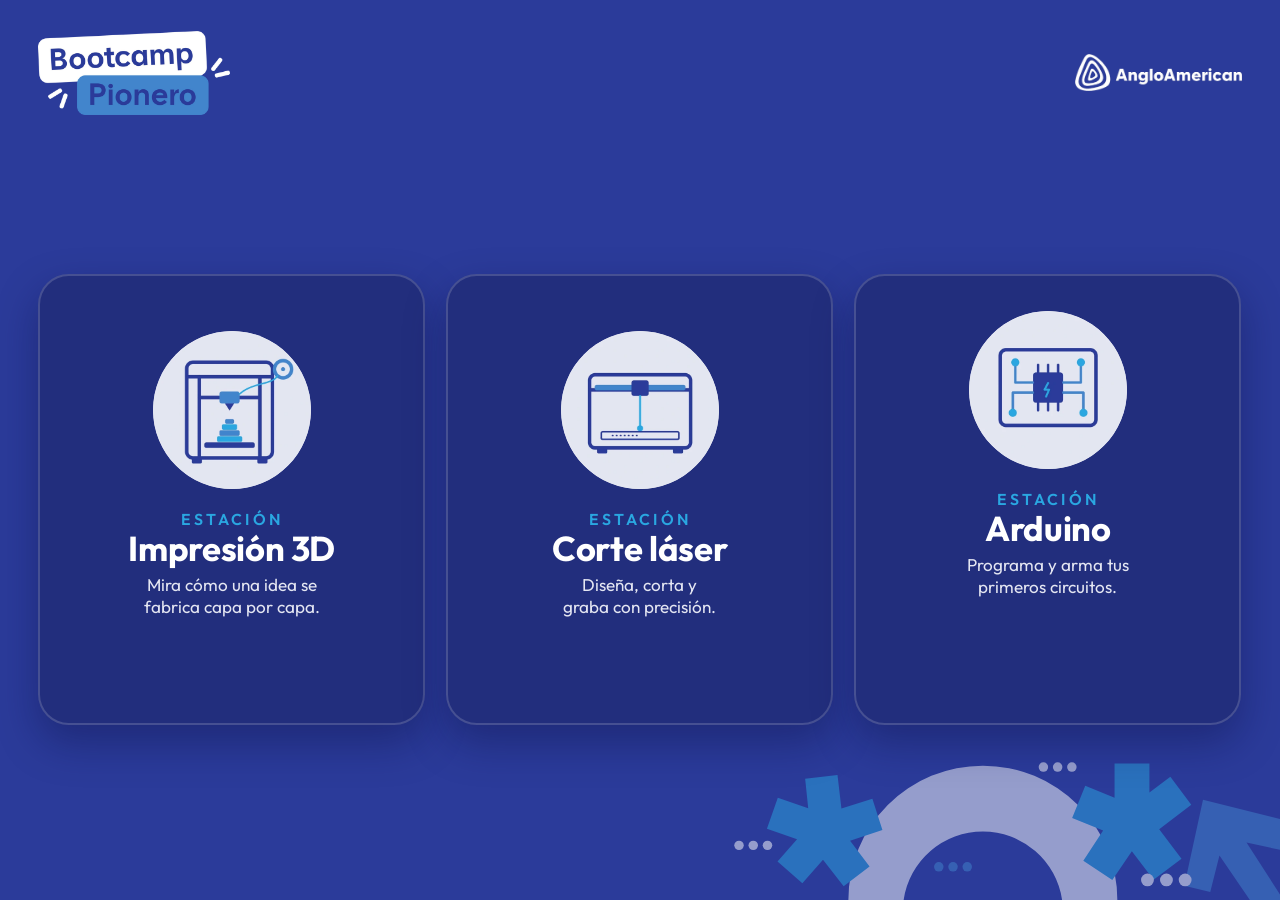
==== index.html @ ce357dd4 "Plataforma Ruta Maker con OpenCircuits para Vercel Sitio estático del Bootcamp Pionero: estaciones d" ====
<!doctype html>
<html lang="es">
<head>
<meta charset="utf-8">
<meta name="viewport" content="width=device-width, initial-scale=1, viewport-fit=cover">
<meta name="theme-color" content="#2B3B9A">
<title>Ruta Maker · Bootcamp Pionero</title>
<link rel="icon" href="assets/favicon.svg" type="image/svg+xml">
<link rel="stylesheet" href="assets/fuentes/fuentes.css?v=4">
<link rel="stylesheet" href="estilos.css?v=49">
</head>
<body>
<svg width="0" height="0" style="position:absolute" aria-hidden="true"><defs>
  <symbol id="i-plug" viewBox="0 0 24 24"><path d="M12 22v-5M9 8V2M15 8V2M18 8v5a4 4 0 0 1-4 4h-4a4 4 0 0 1-4-4V8Z"/></symbol>
  <symbol id="i-pen" viewBox="0 0 24 24"><path d="M12 20h9M16.4 3.6a2.1 2.1 0 0 1 3 3L7 19l-4 1 1-4Z"/></symbol>
  <symbol id="i-layers" viewBox="0 0 24 24"><path d="m12 2 10 5-10 5L2 7Z"/><path d="m2 12 10 5 10-5M2 17l10 5 10-5"/></symbol>
  <symbol id="i-frame" viewBox="0 0 24 24"><path d="M3 8V5a2 2 0 0 1 2-2h3M16 3h3a2 2 0 0 1 2 2v3M21 16v3a2 2 0 0 1-2 2h-3M8 21H5a2 2 0 0 1-2-2v-3"/><circle cx="12" cy="12" r="3"/></symbol>
  <symbol id="i-zap" viewBox="0 0 24 24"><path d="M13 2 3 14h9l-1 8 10-12h-9Z"/></symbol>
  <symbol id="i-lock" viewBox="0 0 24 24"><rect width="18" height="11" x="3" y="11" rx="2"/><path d="M7 11V7a5 5 0 0 1 10 0v4"/></symbol>
  <symbol id="i-check" viewBox="0 0 24 24"><path d="m5 13 4 4L19 7"/></symbol>
  <symbol id="i-play" viewBox="0 0 24 24"><path d="M7 4v16l13-8Z" fill="currentColor"/></symbol>
  <symbol id="i-pause" viewBox="0 0 24 24"><path d="M7 4h3v16H7zM14 4h3v16h-3z" fill="currentColor"/></symbol>
  <symbol id="i-back" viewBox="0 0 24 24"><path d="M19 12H5M12 19l-7-7 7-7"/></symbol>
  <symbol id="i-next" viewBox="0 0 24 24"><path d="M5 12h14M12 5l7 7-7 7"/></symbol>
  <symbol id="i-full" viewBox="0 0 24 24"><path d="M8 3H5a2 2 0 0 0-2 2v3M21 8V5a2 2 0 0 0-2-2h-3M3 16v3a2 2 0 0 0 2 2h3M16 21h3a2 2 0 0 0 2-2v-3"/></symbol>
  <symbol id="i-redo" viewBox="0 0 24 24"><path d="M3 12a9 9 0 1 0 3-6.7L3 8"/><path d="M3 3v5h5"/></symbol>
  <symbol id="i-map" viewBox="0 0 24 24"><circle cx="6" cy="19" r="3"/><circle cx="18" cy="5" r="3"/><path d="M9 19h6.5a3.5 3.5 0 0 0 0-7h-7a3.5 3.5 0 0 1 0-7H15"/></symbol>
  <symbol id="i-users" viewBox="0 0 24 24"><circle cx="9" cy="8" r="4"/><path d="M2 21v-1a6 6 0 0 1 6-6h2a6 6 0 0 1 6 6v1M16 4.5a4 4 0 0 1 0 7M18.5 14.5A6 6 0 0 1 22 20v1"/></symbol>
  <symbol id="i-cube" viewBox="0 0 24 24"><path d="m12 2 9 5v10l-9 5-9-5V7Z"/><path d="m3 7 9 5 9-5M12 12v10"/></symbol>
  <symbol id="i-chip" viewBox="0 0 24 24"><rect width="14" height="14" x="5" y="5" rx="2"/><rect width="6" height="6" x="9" y="9" rx="1"/><path d="M9 2v3M15 2v3M9 19v3M15 19v3M2 9h3M2 15h3M19 9h3M19 15h3"/></symbol>
  <symbol id="i-flag" viewBox="0 0 24 24"><path d="M4 22V4s1.5-1 4-1 5 2 8 2 4-1 4-1v11s-1 1-4 1-5.5-2-8-2-4 1-4 1"/></symbol>
  <symbol id="i-snow" viewBox="0 0 24 24"><path d="M12 2v20M4.9 4.9l14.2 14.2M2 12h20M4.9 19.1 19.1 4.9"/></symbol>
  <symbol id="i-signal" viewBox="0 0 24 24"><path d="M5 12.6a10 10 0 0 1 14 0M8.5 16.1a5 5 0 0 1 7 0M2 8.8a15 15 0 0 1 20 0"/><circle cx="12" cy="20" r="1" fill="currentColor"/></symbol>
  <symbol id="i-route" viewBox="0 0 24 24"><circle cx="6" cy="19" r="3"/><circle cx="18" cy="5" r="3"/><path d="M9 19h6.5a3.5 3.5 0 0 0 0-7h-7a3.5 3.5 0 0 1 0-7H15"/></symbol>
  <symbol id="i-alert" viewBox="0 0 24 24"><path d="M10.3 3.9 1.8 18a2 2 0 0 0 1.7 3h17a2 2 0 0 0 1.7-3L13.7 3.9a2 2 0 0 0-3.4 0ZM12 9v4M12 17h.01"/></symbol>
  <symbol id="i-search" viewBox="0 0 24 24"><circle cx="11" cy="11" r="7"/><path d="m21 21-4.3-4.3"/></symbol>
  <symbol id="i-shield" viewBox="0 0 24 24"><path d="M12 22s8-4 8-10V5l-8-3-8 3v7c0 6 8 10 8 10Z"/><path d="m9 12 2 2 4-4"/></symbol>
  <symbol id="i-screen" viewBox="0 0 24 24"><rect width="20" height="13" x="2" y="3" rx="2"/><path d="M8 21h8M12 16v5"/></symbol>
  <symbol id="i-clock" viewBox="0 0 24 24"><circle cx="12" cy="12" r="9"/><path d="M12 7v5l3 2"/></symbol>
  <symbol id="i-tool" viewBox="0 0 24 24"><path d="M14.7 6.3a1 1 0 0 0 0 1.4l1.6 1.6a1 1 0 0 0 1.4 0l3.8-3.8a6 6 0 0 1-7.9 7.9l-6.9 6.9a2.1 2.1 0 0 1-3-3l6.9-6.9a6 6 0 0 1 7.9-7.9Z"/></symbol>
  <symbol id="i-mountain" viewBox="0 0 24 24"><path d="m8 3 4 8 5-5 5 15H2Z"/></symbol>
  <symbol id="i-bulb" viewBox="0 0 24 24"><path d="M9 18h6M10 22h4M12 2a7 7 0 0 0-4 12.7V17h8v-2.3A7 7 0 0 0 12 2Z"/></symbol>
  <symbol id="i-salir" viewBox="0 0 24 24"><path d="M9 21H5a2 2 0 0 1-2-2V5a2 2 0 0 1 2-2h4M16 17l5-5-5-5M21 12H9"/></symbol>
  <symbol id="i-subs" viewBox="0 0 24 24"><rect width="20" height="16" x="2" y="4" rx="2"/><path d="M6 12h3M12 12h6M6 16h8M17 16h1"/></symbol>
  <symbol id="i-ext" viewBox="0 0 24 24"><path d="M14 4h6v6M20 4l-9 9M18 14v5a1 1 0 0 1-1 1H5a1 1 0 0 1-1-1V7a1 1 0 0 1 1-1h5"/></symbol>
  <symbol id="i-chat" viewBox="0 0 24 24"><path d="M21 15a2 2 0 0 1-2 2H7l-4 4V5a2 2 0 0 1 2-2h14a2 2 0 0 1 2 2Z"/></symbol>
</defs></svg>

<main id="vista"></main>

<!-- La sala del video vive fuera de la vista: mover o redibujar el reproductor recargaría YouTube -->
<section class="sala" id="sala" hidden>
  <header class="sala-top">
    <button class="circ" id="s-salir" aria-label="Volver a las estaciones"><svg class="i"><use href="#i-back"/></svg></button>
    <b id="s-titulo"></b>
  </header>
  <div class="escena" id="escena">
    <div class="vid" id="vid">
      <div id="yt"></div>
      <div class="demo" id="demo" hidden><span>Video de ensayo</span><b id="demo-t"></b></div>
      <div class="capa-clic" id="capa-clic"></div>
      <button class="bigplay" id="bigplay" aria-label="Reproducir"><svg class="i"><use href="#i-play"/></svg></button>
    </div>
    <div class="cierre" id="cierre" hidden></div>
  </div>
  <footer class="ctrl" id="ctrl">
    <button class="circ" id="b-play" aria-label="Reproducir o pausar"></button>
    <button class="circ" id="b-back" title="Volver 10 segundos" aria-label="Volver 10 segundos"><svg class="i"><use href="#i-redo"/></svg></button>
    <span class="tiempo" id="tiempo"></span>
    <div class="linea" id="linea" role="slider" aria-label="Avance de la misión" tabindex="0"><i id="l-fill"></i></div>
    <button class="chip-btn cc" id="b-cc" type="button" aria-pressed="false" aria-label="Subtítulos" hidden><svg class="i"><use href="#i-subs"/></svg></button>
    <button class="chip-btn" id="b-full"></button>
  </footer>
</section>

<script src="datos.js?v=29"></script>
<script src="app.js?v=39"></script>
<script src="sala.js?v=14"></script>
<script>iniciar();</script>
</body>
</html>
---- assets/fuentes/fuentes.css ----
/* AA Smart Sans: la tipografía de toda la web. Copien aquí (assets/fuentes/) los .otf REALES (decenas de KB, sin «_» al inicio):
   AASmartSans-Regular.otf, -Bold.otf, -SemiBold.otf, -RegularItalic.otf y -BoldItalic.otf.
   Mientras falten, el navegador usa Outfit (declarada abajo) en su lugar. */
@font-face { font-family: "AA Smart Sans"; src: url("AASmartSans-Regular.otf") format("opentype"); font-weight: 400; font-style: normal; font-display: swap; }
@font-face { font-family: "AA Smart Sans"; src: url("AASmartSans-RegularItalic.otf") format("opentype"); font-weight: 400; font-style: italic; font-display: swap; }
/* 500 y 600 usan SemiBold (no hay Medium en la familia) */
@font-face { font-family: "AA Smart Sans"; src: url("AASmartSans-SemiBold.otf") format("opentype"); font-weight: 500 600; font-style: normal; font-display: swap; }
@font-face { font-family: "AA Smart Sans"; src: url("AASmartSans-Bold.otf") format("opentype"); font-weight: 700; font-style: normal; font-display: swap; }
@font-face { font-family: "AA Smart Sans"; src: url("AASmartSans-BoldItalic.otf") format("opentype"); font-weight: 700; font-style: italic; font-display: swap; }

/* Outfit: la tipografía de los lienzos de las estaciones (portada). Variable, pesos 100 a 900. */
@font-face { font-family: "Outfit"; src: url("outfit.woff2") format("woff2"); font-weight: 100 900; font-style: normal; font-display: swap; unicode-range: U+0000-00FF, U+0131, U+0152-0153, U+02BB-02BC, U+02C6, U+02DA, U+02DC, U+0304, U+0308, U+0329, U+2000-206F, U+20AC, U+2122, U+2191, U+2193, U+2212, U+2215, U+FEFF, U+FFFD; }
@font-face { font-family: "Outfit"; src: url("outfit-ext.woff2") format("woff2"); font-weight: 100 900; font-style: normal; font-display: swap; unicode-range: U+0100-02BA, U+02BD-02C5, U+02C7-02CC, U+02CE-02D7, U+02DD-02FF, U+0304, U+0308, U+0329, U+1D00-1DBF, U+1E00-1E9F, U+1EF2-1EFF, U+2020, U+20A0-20AB, U+20AD-20C0, U+2113, U+2C60-2C7F, U+A720-A7FF; }
---- estilos.css ----
:root {
  /* Identidad Bootcamp Pionero */
  --indigo: #2B3B9A; --indigo-d: #222E7D; --ink: #2A3C87; --azul: #4285CC; --cyan: #2AA7E1;
  --cyan-f: #1E9AD6; /* cian para bloques con texto blanco */
  --acento: #147FB8; /* cian para texto chico sobre blanco */
  --luz: #6CC7F0; /* cian claro sobre índigo */
  --wash: #DDF1FB; --lav: #E4E6F2; --bg: #F3F4FA; --muted: #637080; --line: #DCDFEE; --noche: #1B1F5C;
  --ok: #14855a; --ok-bg: #eaf7f1; --mal: #c8254a; --mal-bg: #fdecef;
  --ease: cubic-bezier(.2, .7, .2, 1); --gut: max(20px, calc((100vw - 1240px) / 2));
}
* { box-sizing: border-box; }
[hidden] { display: none !important; }
html, body { margin: 0; }
body { min-height: 100vh; font-family: "AA Smart Sans", "Outfit", "Segoe UI", Roboto, Arial, sans-serif; color: var(--ink); background: var(--bg); -webkit-font-smoothing: antialiased; }
body.en-sala { overflow: hidden; }
button, input, textarea { font: inherit; color: inherit; }
h1, h2, h3, p { margin: 0; }
a { color: var(--acento); }
svg.i { width: 1.2em; height: 1.2em; flex: none; fill: none; stroke: currentColor; stroke-width: 2; stroke-linecap: round; stroke-linejoin: round; vertical-align: -.22em; }
:focus-visible { outline: 3px solid var(--cyan-f); outline-offset: 2px; }
.kicker { color: var(--acento); font-size: 12px; font-weight: 600; letter-spacing: .28em; text-transform: uppercase; margin-bottom: 4px; }
.btn { display: inline-flex; align-items: center; justify-content: center; gap: 9px; border: 2px solid var(--indigo); border-radius: 14px; padding: 11px 20px; background: var(--indigo); color: #fff; font-weight: 700; font-size: 15.5px; cursor: pointer; text-decoration: none; transition: background .2s, transform .15s var(--ease); }
.btn:hover:not(:disabled) { background: var(--indigo-d); border-color: var(--indigo-d); transform: translateY(-1px); }
.btn:disabled { opacity: .4; cursor: default; }
.btn.ghost { background: #fff; color: var(--indigo); }
.btn.ghost:hover:not(:disabled) { background: var(--lav); border-color: var(--indigo); }
.btn.grande { padding: 15px 28px; font-size: 18px; border-radius: 16px; }
.circ { width: 42px; height: 42px; flex: none; display: grid; place-items: center; border: 0; border-radius: 50%; background: rgba(255,255,255,.16); color: #fff; font-size: 17px; cursor: pointer; }
.circ:hover:not(:disabled) { background: rgba(255,255,255,.3); }
.circ:disabled { opacity: .35; cursor: default; }
.circ.claro { background: var(--lav); color: var(--indigo); }
.circ.claro:hover { background: var(--mal-bg); color: var(--mal); }
.chip-btn { display: inline-flex; align-items: center; gap: 8px; height: 42px; padding: 0 16px; border: 0; border-radius: 21px; background: rgba(255,255,255,.16); color: #fff; font-weight: 600; font-size: 14px; cursor: pointer; white-space: nowrap; }
.chip-btn:hover { background: rgba(255,255,255,.3); }

/* Barra */
.barra { position: sticky; top: 0; z-index: 20; display: flex; align-items: center; gap: 20px; padding: 9px var(--gut); background: #fff; border-bottom: 1px solid var(--line); }
.marca img { display: block; height: 46px; }
.tabs { display: flex; gap: 6px; margin: 0 auto; }
.tabs a { display: flex; align-items: center; gap: 8px; padding: 9px 18px; border-radius: 22px; color: var(--indigo); font-weight: 600; font-size: 14.5px; text-decoration: none; }
.tabs a:hover { background: var(--lav); }
.tabs a.on { background: var(--indigo); color: #fff; }
.yo { display: flex; align-items: center; gap: 9px; padding: 4px 14px 4px 4px; border-radius: 24px; background: var(--lav); color: var(--indigo); text-decoration: none; font-size: 14px; max-width: 280px; }
/* El número del equipo: igual en toda la plataforma */
.num-eq { width: 44px; height: 44px; flex: none; display: grid; place-items: center; border-radius: 50%; background: var(--indigo); color: #fff; font-size: 18px; font-weight: 700; line-height: 1; }
.yo .num-eq { width: 36px; height: 36px; font-size: 15px; }
.yo b { overflow: hidden; white-space: nowrap; text-overflow: ellipsis; }
.yo em { font-style: normal; font-weight: 600; font-size: 13px; color: var(--acento); white-space: nowrap; }
@media (max-width: 760px) { .barra { flex-wrap: wrap; gap: 8px 12px; } .marca img { height: 38px; } .yo { margin-left: auto; } .yo b { display: none; } .yo { padding-right: 10px; } .tabs { order: 3; width: 100%; justify-content: space-between; } .tabs a { flex: 1; justify-content: center; padding: 8px 4px; font-size: 13px; gap: 4px; min-width: 0; } .tabs a svg { display: none; } }

/* Base de equipos */
.base { position: relative; overflow: hidden; padding: 44px var(--gut) 92px; background: var(--indigo); color: #fff; }
.base-marca { display: flex; align-items: center; justify-content: space-between; gap: 20px; margin-bottom: 30px; }
.base-logo { width: 220px; max-width: 50%; height: auto; }
.base-aa { width: 170px; max-width: 34%; height: auto; }
.base h1 { font-size: clamp(42px, 7vw, 76px); line-height: 1.02; letter-spacing: -.01em; }
.base-sub { margin: 8px 0 26px; font-size: clamp(19px, 2.4vw, 26px); font-weight: 500; color: var(--luz); }
.base-pasos { display: flex; flex-wrap: wrap; gap: 10px; list-style: none; margin: 0; padding: 0; position: relative; z-index: 1; }
.base-pasos li { display: flex; align-items: center; gap: 9px; padding: 10px 18px; border-radius: 14px; background: #fff; color: var(--indigo); font-size: 15px; }
.base-pasos svg { color: var(--acento); }
.base-aviso { position: relative; z-index: 1; display: inline-block; margin-top: 16px; padding: 7px 14px; border-radius: 10px; background: var(--luz); color: var(--ink); font-size: 14px; }
.base-aviso b { font-weight: 700; }
.base-graf { position: absolute; right: 0; bottom: 0; width: min(48vw, 520px); height: auto; }
.pagina { padding: 36px var(--gut) 72px; }
.pagina h1 { font-size: clamp(30px, 4vw, 42px); line-height: 1.1; margin-bottom: 22px; }
.pagina h2 { font-size: 26px; margin: 0 0 18px; }
.equipos { display: grid; grid-template-columns: repeat(auto-fill, minmax(170px, 1fr)); gap: 12px; }
.eq-card { position: relative; display: flex; flex-direction: column; align-items: flex-start; gap: 8px; padding: 14px; border: 0; border-radius: 20px; background: #fff; color: var(--ink); text-align: left; cursor: pointer; transition: transform .2s var(--ease), box-shadow .2s; }
.eq-card:hover { transform: translateY(-4px); box-shadow: 0 16px 30px -14px rgba(34,46,125,.7); }
.eq-card .num-eq { width: 60px; height: 60px; font-size: 24px; }
.eq-card.actual { box-shadow: 0 0 0 3px #fff, 0 0 0 6px var(--cyan); }
.eq-card b { font-size: 18px; line-height: 1.15; overflow-wrap: anywhere; }

/* Ruta */
.ruta { padding: 28px var(--gut) 60px; text-align: center; }
.ruta-head { display: flex; align-items: flex-end; justify-content: space-between; gap: 20px; text-align: left; }
.ruta-head h1 { font-size: clamp(30px, 4vw, 42px); line-height: 1.1; }
.ruta-score { display: flex; align-items: baseline; gap: 6px; padding: 8px 18px; border-radius: 16px; background: var(--indigo); color: #fff; font-size: 14px; }
.ruta-score b { font-size: 28px; line-height: 1; }
.mapa { position: relative; height: 440px; margin: 20px 0 22px; border-radius: 28px; background: #fff; overflow: hidden; }
.mapa-svg { position: absolute; inset: 0; width: 100%; height: 100%; }
.mapa-svg path { fill: none; stroke-linecap: round; vector-effect: non-scaling-stroke; }
.base-p { stroke: var(--lav); stroke-width: 14; stroke-dasharray: 2 24; }
.hecho-p { stroke: var(--cyan); stroke-width: 10; }
.nodo { position: absolute; left: var(--x); top: var(--y); transform: translate(-50%, -38px); display: flex; flex-direction: column; align-items: center; gap: 8px; width: 170px; padding: 0; border: 0; background: none; color: var(--ink); text-decoration: none; cursor: pointer; }
.nodo-c { width: 76px; height: 76px; display: grid; place-items: center; border-radius: 50%; background: var(--indigo); color: #fff; font-size: 26px; box-shadow: 0 0 0 6px #fff; transition: transform .2s var(--ease); }
.nodo:hover:not(.lock) .nodo-c { transform: scale(1.1); }
.nodo.ok .nodo-c { background: var(--cyan-f); }
.nodo.lock { cursor: default; }
.nodo.lock .nodo-c { background: var(--lav); color: #8c93b8; }
.nodo.lock .nodo-t b, .nodo.lock .nodo-t em, .nodo.lock .nodo-t small { color: #7d84a8; }
.nodo.ahora .nodo-c { box-shadow: 0 0 0 6px #fff, 0 0 0 10px var(--cyan); animation: latido 1.8s ease-in-out infinite; }
@keyframes latido { 50% { box-shadow: 0 0 0 6px #fff, 0 0 0 16px rgba(42,167,225,.35); } }
.nodo-t { display: flex; flex-direction: column; line-height: 1.2; }
.nodo-t small { font-size: 11px; font-weight: 600; letter-spacing: .14em; text-transform: uppercase; color: var(--acento); }
.nodo-t b { font-size: 19px; }
.nodo-t em { font-style: normal; font-size: 12.5px; color: var(--muted); }
@media (max-width: 900px) {
  .mapa { height: auto; padding: 20px; display: flex; flex-direction: column; gap: 14px; }
  .mapa-svg { display: none; }
  .nodo { position: static; transform: none; width: 100%; flex-direction: row; text-align: left; gap: 16px; }
  .nodo-c { width: 60px; height: 60px; flex: none; font-size: 20px; }
}
.cartas-sec { margin-top: 36px; text-align: left; }
.cartas-sec h2 { font-size: 24px; margin-bottom: 14px; }
.cartas-sec small { font-size: 14px; font-weight: 500; color: var(--muted); }
.cartas { display: grid; grid-template-columns: repeat(auto-fill, minmax(min(190px, 42vw), 1fr)); gap: 12px; }
.carta { padding: 0; aspect-ratio: 4 / 3; border: 0; background: none; cursor: pointer; perspective: 800px; }
.c-in { position: relative; display: block; width: 100%; height: 100%; transition: transform .45s var(--ease); transform-style: preserve-3d; }
.carta.vuelta .c-in { transform: rotateY(180deg); }
.c-a, .c-b { position: absolute; inset: 0; border-radius: 16px; overflow: hidden; backface-visibility: hidden; }
.c-a img { display: block; width: 100%; height: 100%; object-fit: cover; }
.c-b { display: grid; place-items: center; padding: 12px; background: var(--indigo); color: #fff; font-size: 15px; font-weight: 600; line-height: 1.25; text-align: center; transform: rotateY(180deg); }

/* Sala del video */
.sala { position: fixed; inset: 0; z-index: 40; display: flex; flex-direction: column; background: var(--indigo); color: #fff; }
.sala-top { flex: none; display: flex; align-items: center; gap: 14px; height: 58px; padding: 0 16px; }
.sala-top b { font-size: 18px; }
.escena { position: relative; flex: 1; min-height: 0; overflow: hidden; background: var(--noche); }
.vid { position: absolute; left: 0; top: 0; width: 100%; height: 100%; overflow: hidden; background: #000; }
.vid iframe, #yt { position: absolute; inset: 0; width: 100%; height: 100%; border: 0; pointer-events: none; }
.capa-clic { position: absolute; inset: 0; cursor: pointer; }
.demo { position: absolute; inset: 0; display: flex; flex-direction: column; align-items: center; justify-content: center; gap: 8px; background: var(--noche); text-align: center; }
.demo span { padding: 3px 10px; border-radius: 7px; background: var(--luz); color: var(--ink); font-size: 12px; font-weight: 700; letter-spacing: .08em; text-transform: uppercase; }
.demo b { font-size: clamp(26px, 5vw, 56px); }
.bigplay { position: absolute; left: 50%; top: 50%; transform: translate(-50%, -50%); width: 84px; height: 84px; display: grid; place-items: center; border: 0; border-radius: 50%; background: var(--cyan-f); color: #fff; font-size: 30px; cursor: pointer; box-shadow: 0 8px 26px rgba(0,0,0,.4); }
.ctrl { flex: none; display: flex; align-items: center; gap: 10px; height: 66px; padding: 0 16px; }
.tiempo { flex: none; width: 92px; text-align: center; font-size: 13.5px; font-variant-numeric: tabular-nums; }
.linea { position: relative; flex: 1; height: 14px; margin: 0 14px; border-radius: 7px; background: rgba(255,255,255,.22); cursor: pointer; }
.linea > i { position: absolute; left: 0; top: 0; bottom: 0; border-radius: 7px; background: var(--cyan); }
@media (max-width: 820px) {
  .ctrl { gap: 7px; padding: 0 10px; }
  .tiempo { display: none; }
  #b-full { padding: 0 11px; font-size: 0; gap: 0; }
  #b-full svg { font-size: 16px; }
}

/* Cierre de la misión */
.cierre { position: absolute; inset: 0; overflow: auto; background: var(--indigo); }
.cierre-in { position: relative; display: flex; flex-direction: column; align-items: center; gap: 10px; max-width: 900px; margin: 0 auto; padding: 18px 18px 30px; text-align: center; }
.cierre .kicker { color: var(--luz); }
.cierre h2 { font-size: clamp(28px, 4.4vw, 46px); line-height: 1.1; }
.cierre-tip { color: var(--luz); font-weight: 500; }
.cierre .cartas { width: 100%; grid-template-columns: repeat(3, 1fr); margin: 6px 0 14px; }
.cierre .c-b { background: #fff; color: var(--indigo); }
.cierre-b { display: flex; flex-wrap: wrap; justify-content: center; gap: 10px; }
.cierre .btn { border-color: #fff; }
.cierre .btn:not(.ghost) { background: #fff; color: var(--indigo); }
.cierre .btn:not(.ghost):hover { background: var(--lav); }
.cierre .btn.ghost { background: transparent; color: #fff; }
.cierre .btn.ghost:hover { background: rgba(255,255,255,.16); border-color: #fff; }
@media (max-width: 620px) { .cierre .cartas { grid-template-columns: 1fr 1fr; } }

/* Registro */
.reg-sub { margin: -12px 0 20px; color: var(--muted); font-size: 16px; }
.reg-sub b { color: var(--ink); }
.reg-g { display: grid; grid-template-columns: minmax(0, 1.4fr) minmax(0, 1fr); gap: 16px; align-items: start; max-width: 1000px; }
.pagina .reg-g h2 { grid-column: 1 / -1; margin: 0; font-size: 20px; }
.reg-f { display: grid; grid-template-columns: 1fr 1fr; gap: 14px; padding: 24px; border-radius: 22px; background: #fff; scroll-margin-top: 120px; }
.reg-f label { display: flex; flex-direction: column; gap: 6px; font-weight: 600; font-size: 14.5px; }
.reg-f input, .reg-f select { width: 100%; min-height: 46px; padding: 9px 12px; border: 2px solid var(--line); border-radius: 12px; background: #fff; font: inherit; font-weight: 500; color: var(--ink); }
.reg-f input::placeholder { color: #8c93b8; font-weight: 400; }
.reg-f input:focus, .reg-f select:focus { outline: 0; border-color: var(--azul); }
.reg-col, .reg-f .btn, .reg-msg { grid-column: 1 / -1; }
.reg-msg { font-weight: 600; font-size: 14.5px; }
.reg-msg:empty { display: none; }
.reg-msg.ok { color: var(--ok); } .reg-msg.mal { color: var(--mal); }
.reg-eq { display: flex; flex-direction: column; gap: 10px; padding: 24px; border-radius: 22px; background: #fff; }
.reg-cuenta { color: var(--muted); font-weight: 500; }
.reg-lista { display: flex; flex-direction: column; gap: 6px; margin: 0; padding: 0; list-style: none; }
.reg-lista:empty, .reg-antes:empty { display: none; }
.reg-lista li { display: flex; align-items: center; gap: 8px; padding: 8px 12px; border-radius: 10px; background: var(--ok-bg); font-weight: 600; overflow-wrap: anywhere; }
.reg-lista svg { flex: none; color: var(--ok); }
.reg-lista span { flex: 1; min-width: 0; }
.reg-lista b, .reg-lista small { display: block; }
.reg-lista b { font-weight: 600; }
.reg-lista small { color: var(--muted); font-size: 13px; font-weight: 500; }
.reg-lista li.editando { outline: 2px solid var(--azul); }
.reg-editar { flex: none; min-height: 36px; padding: 4px 10px; border: 0; border-radius: 8px; background: transparent; color: var(--indigo); font: inherit; font-size: 14px; font-weight: 600; cursor: pointer; }
.reg-editar:hover { background: #fff; }
.reg-antes, .reg-ayuda { color: var(--muted); font-size: 13.5px; }
.reg-eq .btn { margin-top: 6px; }
@media (max-width: 820px) { .reg-g { grid-template-columns: minmax(0, 1fr); } }
@media (max-width: 620px) { .reg-f { grid-template-columns: minmax(0, 1fr); padding: 18px; } .reg-eq { padding: 18px; } }
/* Esperando la tecnología */
.espera { display: flex; flex-direction: column; align-items: center; gap: 8px; padding-top: 72px; text-align: center; }
.espera h1 { margin-bottom: 4px; }
.espera .tec-i { margin-bottom: 12px; }
.espera > p:last-child { color: var(--muted); }
.ruta-fin { font-size: 19px; font-weight: 700; color: var(--ok); }

/* Elegir tecnología */
.tecs { display: grid; grid-template-columns: repeat(3, minmax(0, 1fr)); gap: 16px; }
.tec { display: flex; flex-direction: column; align-items: flex-start; gap: 10px; padding: 26px; border: 3px solid transparent; border-radius: 24px; background: #fff; color: var(--ink); text-align: left; cursor: pointer; transition: transform .2s var(--ease), box-shadow .2s; }
.tec:hover { transform: translateY(-4px); box-shadow: 0 16px 30px -14px rgba(34,46,125,.7); }
.tec.on { border-color: var(--cyan); }
.tec-i { width: 72px; height: 72px; display: grid; place-items: center; border-radius: 22px; background: var(--indigo); color: #fff; font-size: 26px; }
.tec b { font-size: 22px; line-height: 1.15; }
.tec > span:not(.tec-i):not(.tec-av) { color: var(--muted); font-size: 15px; line-height: 1.3; }
.tec-av { display: flex; align-items: center; gap: 10px; width: 100%; margin-top: auto; padding-top: 8px; }
.tec-av u { flex: 1; height: 8px; border-radius: 4px; background: var(--lav); overflow: hidden; }
.tec-av s { display: block; height: 100%; border-radius: 4px; background: var(--cyan-f); }
.tec-av small { font-size: 13px; font-weight: 600; color: var(--muted); white-space: nowrap; }
@media (max-width: 820px) { .tecs { grid-template-columns: minmax(0, 1fr); } }
.ruta-acc { display: flex; align-items: center; flex-wrap: wrap; gap: 10px; }
.c-a.sin-foto { display: grid; place-items: center; background: var(--wash); color: var(--indigo); font-size: 40px; }
.c-a.sin-foto .i { width: max(1.2em, 26%); height: auto; aspect-ratio: 1; }

/* Desafío del equipo */
.d-basica { --dz: #1E9AD6; }
.d-media { --dz: #4285CC; }
.des-hero { position: relative; overflow: hidden; display: grid; grid-template-columns: minmax(0, 1fr) minmax(0, 460px); align-items: center; gap: 32px; padding: 36px var(--gut) 84px; background: var(--indigo); color: #fff; }
.des-hero .base-graf { opacity: .45; }
.des-hero-t, .des-escena { position: relative; z-index: 1; }
.des-chip { display: inline-flex; align-items: center; gap: 8px; padding: 7px 15px; border-radius: 14px; background: var(--dz); color: #fff; font-weight: 700; font-size: 14.5px; }
.des-hero h1 { margin-top: 14px; font-size: clamp(40px, 6.4vw, 72px); line-height: 1.02; letter-spacing: -.01em; }
.des-sub { margin-top: 10px; color: var(--luz); font-size: clamp(18px, 2.2vw, 24px); font-weight: 500; line-height: 1.3; }
.des-escena { margin: 0; aspect-ratio: 400 / 260; overflow: hidden; border-radius: 28px; background: var(--wash); box-shadow: 0 0 0 6px rgba(255,255,255,.14), 0 24px 40px -20px rgba(0,0,0,.5); }
.des-escena svg, .des-escena img { display: block; width: 100%; height: 100%; object-fit: cover; }
.des-escena, .des-img { position: relative; }
.des-cuerpo { position: relative; z-index: 2; display: flex; flex-direction: column; gap: 20px; max-width: 1100px; margin: -50px auto 0; padding: 0 20px 64px; }
.des-reto { display: flex; align-items: center; gap: 18px; padding: 24px 28px; border-radius: 24px; background: #fff; box-shadow: 0 18px 36px -24px rgba(27,31,92,.6); }
.des-reto-i { width: 60px; height: 60px; flex: none; display: grid; place-items: center; border-radius: 18px; background: var(--dz); color: #fff; font-size: 26px; }
.des-reto small { color: var(--acento); font-size: 12px; font-weight: 700; letter-spacing: .24em; text-transform: uppercase; }
.des-reto p { margin-top: 4px; font-size: clamp(20px, 2.6vw, 28px); font-weight: 700; line-height: 1.25; }
.des-sec { padding: 26px; border-radius: 24px; background: #fff; }
.des-sec h2 { display: flex; align-items: center; gap: 12px; font-size: clamp(22px, 2.6vw, 28px); line-height: 1.15; }
.des-n { width: 40px; height: 40px; flex: none; display: grid; place-items: center; border-radius: 50%; background: var(--indigo); color: #fff; font-size: 19px; }
.des-intro { margin: 6px 0 0 52px; color: var(--muted); font-size: 16.5px; line-height: 1.45; }
.des-riesgos { display: grid; grid-template-columns: repeat(3, minmax(0, 1fr)); gap: 14px; margin-top: 18px; }
.des-riesgos figure { margin: 0; overflow: hidden; border-radius: 20px; background: var(--bg); transition: transform .2s var(--ease); }
.des-riesgos figure:hover { transform: translateY(-3px); }
.des-img { aspect-ratio: 200 / 120; overflow: hidden; background: var(--wash); }
.des-img > svg, .des-img > img { display: block; width: 100%; height: 100%; object-fit: cover; }
.des-riesgos figcaption { padding: 12px 16px 16px; font-size: 15.5px; font-weight: 600; line-height: 1.35; }
.des-hacer { display: grid; grid-template-columns: repeat(2, minmax(0, 1fr)); gap: 14px; margin: 18px 0 0; padding: 0; list-style: none; counter-reset: h; }
.des-hacer > li { counter-increment: h; display: flex; gap: 14px; padding: 18px; border-radius: 20px; background: var(--bg); }
.des-hacer > li > div { min-width: 0; }
.des-hacer > li > i { position: relative; width: 52px; height: 52px; flex: none; display: grid; place-items: center; border-radius: 16px; background: var(--indigo); color: #fff; font-size: 22px; font-style: normal; }
.des-hacer > li > i::after { content: counter(h); position: absolute; top: -7px; right: -7px; width: 23px; height: 23px; display: grid; place-items: center; border-radius: 50%; background: var(--dz); color: #fff; font-size: 12.5px; font-weight: 700; box-shadow: 0 0 0 3px var(--bg); }
.des-hacer > li > div > b { font-size: 18px; }
.des-hacer > li p { margin-top: 4px; color: var(--muted); font-size: 15px; line-height: 1.45; }
.des-hacer .btn { margin-top: 12px; padding: 9px 16px; font-size: 14.5px; }
.des-hacer .des-frase { margin-top: 10px; padding: 12px 14px; border-radius: 14px; background: #fff; color: var(--ink); font-size: 16px; line-height: 1.75; }
.des-frase u { padding: 1px 7px; border-bottom: 2px dashed var(--dz); border-radius: 7px; background: var(--wash); color: var(--indigo); font-weight: 600; text-decoration: none; }
.des-preg { display: flex; flex-direction: column; gap: 6px; margin: 10px 0 0; padding: 0; list-style: none; }
.des-preg li { display: flex; align-items: flex-start; gap: 10px; padding: 9px 12px; border-radius: 12px; background: #fff; font-size: 14.5px; line-height: 1.4; }
.des-preg svg { margin-top: 1px; color: var(--dz); }
.des-preg b { font-size: 14.5px; }
.des-seg { display: flex; align-items: center; gap: 12px; padding: 16px 20px; border-radius: 18px; background: var(--indigo); color: #fff; font-size: 16px; }
.des-seg svg { color: var(--luz); font-size: 22px; }
@media (max-width: 900px) {
  .des-hero { grid-template-columns: minmax(0, 1fr); gap: 22px; padding-top: 28px; }
  .des-escena { max-width: 520px; }
  .des-hacer { grid-template-columns: minmax(0, 1fr); }
}
@media (max-width: 620px) {
  .des-cuerpo { padding: 0 12px 48px; gap: 14px; }
  .des-reto { flex-direction: column; align-items: flex-start; gap: 12px; padding: 20px; }
  .des-reto-i { width: 48px; height: 48px; font-size: 21px; }
  .des-sec { padding: 20px 16px; }
  .des-intro { margin-left: 0; }
  .des-riesgos { grid-template-columns: minmax(0, 1fr); }
  .des-hacer > li { flex-direction: column; padding: 16px; }
}

@media (prefers-reduced-motion: reduce) { * { animation: none !important; transition: none !important; } }

/* Pestaña Circuitos (solo equipos con Arduino): la página circuitos/ ocupa todo el alto bajo la barra */
body.en-circuitos { overflow: hidden; }
.circ-vista iframe { display: block; width: 100%; height: calc(100vh - 66px); border: 0; background: var(--bg); }
@media (max-width: 760px) { .tabs { min-width: 0; overflow-x: auto; scrollbar-width: none; } .tabs::-webkit-scrollbar { display: none; } .tabs a { flex: 1 0 auto; } }

/* Integrantes: solo la lista (el formulario se quitó) */
.reg .reg-eq { max-width: 620px; }

/* Botón Salir (arriba a la derecha, junto al equipo) */
.salir { display: flex; align-items: center; gap: 7px; flex: none; min-height: 40px; padding: 7px 16px; border: 2px solid var(--indigo); border-radius: 22px; background: #fff; color: var(--indigo); font: inherit; font-weight: 700; font-size: 14px; cursor: pointer; }
.salir:hover { background: var(--indigo); color: #fff; }
@media (max-width: 760px) { .salir { min-height: 36px; padding: 5px 12px; } }

/* Botón CC: apagado translúcido, prendido en blanco */
.chip-btn.cc { justify-content: center; }
.chip-btn.cc.on { background: #fff; color: var(--indigo); }

/* ---------- Portada: logos + las estaciones, con el diseño de los lienzos colgantes ----------
   Adaptativa: las medidas de cada tarjeta dependen de su propio ancho (cqi) y del alto de la pantalla (dvh),
   para que todas las estaciones quepan sin scroll en celulares, tablets y pantallas grandes. */
body.en-portada { background: var(--indigo); }
body.en-portada #barra { display: none; }
.portada { --gut-p: max(16px, 3vw); position: relative; overflow: hidden; min-height: 100vh; min-height: 100dvh; display: flex; flex-direction: column; gap: max(10px, 2.4dvh); padding: max(14px, 3.4dvh) var(--gut-p) max(16px, 4dvh); background: var(--indigo); color: #fff; font-family: "AA Smart Sans", "Outfit", "Segoe UI", sans-serif; }
.portada .base-graf { width: min(48vw, 62dvh); opacity: .5; pointer-events: none; }
.portada-marca { position: relative; z-index: 1; display: flex; align-items: center; justify-content: space-between; gap: 20px; }
.portada-logo { width: max(110px, min(15vw, 26dvh)); max-height: 13dvh; object-fit: contain; object-position: left; height: auto; }
.portada-aa { width: max(110px, min(13vw, 22dvh)); max-height: 9dvh; object-fit: contain; object-position: right; height: auto; }
.portada-volver { position: relative; z-index: 1; align-self: flex-start; display: inline-flex; align-items: center; gap: .5em; padding: .6em 1.1em; border-radius: 2em; background: rgb(255 255 255 / .14); color: #fff; font-weight: 600; font-size: max(14px, min(1.1vw, 1.7dvh)); text-decoration: none; }
.portada-volver:hover { background: rgb(255 255 255 / .26); }

.estaciones { position: relative; z-index: 1; flex: 1; display: grid; grid-template-columns: repeat(3, minmax(0, 1fr)); width: 100%; max-width: 150dvh; margin: 0 auto; gap: max(12px, 1.6vw); align-content: center; justify-content: center; }
.estaciones.n2 { grid-template-columns: repeat(2, minmax(0, 58dvh)); }
.estaciones.n1 { grid-template-columns: minmax(0, 58dvh); }
.estacion { container-type: inline-size; display: flex; flex-direction: column; align-items: center; justify-content: center; min-width: 0; padding: min(9%, 6dvh) 7%; border: max(2px, .2dvh) solid rgb(255 255 255 / .16); border-radius: max(20px, min(2.4vw, 4.2dvh)); background: var(--indigo-d); color: #fff; font: inherit; text-align: center; cursor: pointer; box-shadow: 0 18px 40px rgb(10 12 60 / .35); transition: transform .25s var(--ease), border-color .25s, box-shadow .25s; -webkit-tap-highlight-color: transparent; }
.estacion:hover, .estacion:focus-visible { transform: translateY(-6px); border-color: var(--cyan); box-shadow: 0 26px 50px rgb(10 12 60 / .5); outline: none; }
.estacion:active { transform: scale(.98); }
.est-ic { flex: none; width: min(48cqi, 30dvh); aspect-ratio: 1; margin-bottom: min(6cqi, 3dvh); border-radius: 50%; background: var(--lav); overflow: hidden; }
.est-ic img { display: block; width: 100%; height: 100%; }
.est-ic .i { width: 50%; height: 50%; margin: 25%; color: var(--indigo); }
.est-k { color: var(--cyan); font-size: max(11px, min(4.8cqi, 2.9dvh)); font-weight: 600; letter-spacing: .2em; text-transform: uppercase; }
.est-t { margin: .06em 0 .22em; font-size: max(22px, min(10.5cqi, 7.6dvh)); font-weight: 700; line-height: 1.02; letter-spacing: -.01em; text-wrap: balance; }
.est-f { max-width: 24ch; color: var(--lav); font-size: max(13px, min(5.2cqi, 2.9dvh)); font-weight: 400; line-height: 1.3; text-wrap: balance; }

/* Pantallas verticales angostas (celulares y tablets en vertical): una columna, todo a la vista sin scroll */
@media (orientation: portrait) and (max-width: 1100px) {
  .estaciones, .estaciones.n2, .estaciones.n1 { grid-template-columns: minmax(0, min(100%, 64dvh)); grid-auto-rows: 1fr; align-content: stretch; }
  .estacion { padding: min(4%, 1.8dvh) 6%; }
  .est-ic { width: min(28cqi, 9.5dvh); margin-bottom: min(3cqi, 1.2dvh); }
  .est-k { font-size: max(11px, min(3.4cqi, 1.8dvh)); }
  .est-t { font-size: max(22px, min(8.4cqi, 4.4dvh)); }
  .est-f { max-width: 36ch; font-size: max(13px, min(3.8cqi, 1.9dvh)); }
}
/* Celulares en horizontal (poca altura): tarjetas en fila, compactas */
@media (orientation: landscape) and (max-height: 560px) {
  .portada { gap: 8px; padding-top: 10px; padding-bottom: 12px; }
  .estacion { padding: 3dvh 5%; border-radius: 20px; }
  .est-ic { width: min(40cqi, 30dvh); margin-bottom: 2dvh; }
  .est-t { font-size: max(18px, min(9.5cqi, 8dvh)); }
  .est-f { font-size: max(12px, min(4.6cqi, 3.6dvh)); }
}
/* Teléfonos muy chicos: la frase se oculta si no hay espacio */
@media (max-height: 680px) and (orientation: portrait) { .est-f { display: none; } }
@media (hover: none) { .estacion:hover { transform: none; } }

/* ---------- Sala y cierre adaptativos ---------- */
.sala { height: 100dvh; padding: env(safe-area-inset-top) env(safe-area-inset-right) env(safe-area-inset-bottom) env(safe-area-inset-left); }
.sala-top b { min-width: 0; overflow: hidden; text-overflow: ellipsis; white-space: nowrap; }
@media (max-width: 520px) { .sala-top { height: 50px; gap: 10px; padding: 0 10px; } .sala-top b { font-size: 15px; } .ctrl { height: 58px; gap: 7px; padding: 0 10px; } .sala .circ { width: 40px; height: 40px; } .ctrl .chip-btn { height: 40px; } .ctrl .chip-btn.cc { width: 46px; } .linea { margin: 0 6px; } }
@media (orientation: landscape) and (max-height: 560px) {
  .sala-top { height: 42px; } .sala-top b { font-size: 15px; } .sala .sala-top .circ { width: 34px; height: 34px; }
  .ctrl { height: 50px; } .sala .ctrl .circ { width: 38px; height: 38px; } .ctrl .chip-btn { height: 38px; }
  .bigplay { width: 64px; height: 64px; }
}
/* Con el zoom del navegador alejado (o en pantallas enormes) los controles crecen con la pantalla en vez de quedar diminutos */
.sala-top { height: max(58px, 5.4vmin); gap: max(14px, 1.3vmin); padding: 0 max(16px, 1.5vmin); }
.sala-top b { font-size: max(18px, 1.7vmin); }
.sala .circ { width: max(42px, 3.9vmin); height: max(42px, 3.9vmin); font-size: max(17px, 1.6vmin); }
.ctrl { height: max(66px, 6.1vmin); gap: max(10px, .9vmin); padding: 0 max(16px, 1.5vmin); }
.ctrl .chip-btn { height: max(42px, 3.9vmin); padding: 0 max(16px, 1.5vmin); font-size: max(14px, 1.3vmin); border-radius: 999px; }
.ctrl .chip-btn.cc { width: max(54px, 5vmin); padding: 0; }
.chip-btn.cc .i { width: 1.7em; height: 1.7em; }
.tiempo { width: max(92px, 8.5vmin); font-size: max(13.5px, 1.25vmin); }
.linea { height: max(14px, 1.3vmin); margin: 0 max(14px, 1.3vmin); border-radius: 999px; }
.bigplay { width: max(84px, 7.8vmin); height: max(84px, 7.8vmin); font-size: max(30px, 2.8vmin); }
/* Cierre: crece con la pantalla (zoom alejado o pantallas enormes); las cartas se achican según el alto para que los botones queden a la vista */
.cierre-in { max-width: max(900px, 84vmin); gap: max(10px, .9vmin); padding: max(18px, 1.7vmin) max(18px, 1.7vmin) max(30px, 2.8vmin); }
.cierre .kicker { font-size: max(12px, 1.1vmin); }
.cierre h2 { font-size: max(28px, min(4.4vw, 4.3vmin)); }
.cierre-tip { font-size: max(16px, 1.5vmin); }
.cierre .c-b { font-size: max(15px, 1.4vmin); padding: 1em; }
.cierre .c-a, .cierre .c-b { border-radius: max(16px, 1.5vmin); }
.cierre .cartas { gap: max(12px, 1.1vmin); }
.cierre .btn { font-size: max(15.5px, 1.45vmin); padding: .7em 1.3em; border-radius: .9em; gap: .6em; }
.cierre .cartas { max-width: min(100%, 120dvh); }
@media (orientation: landscape) and (max-height: 560px) {
  .cierre-in { gap: 4px; padding-top: 10px; } .cierre h2 { font-size: 26px; } .cierre .cartas { max-width: 92dvh; margin: 4px 0 8px; }
  .cierre .btn { padding: 8px 14px; font-size: 14px; }
}
@media (max-width: 620px) and (orientation: portrait) { .cierre .cartas { max-width: min(100%, 52dvh); } .cierre-b .btn { flex: none; width: 100%; max-width: 340px; } .cierre-b { width: 100%; flex-direction: column; align-items: center; } }

/* Circuitos: el marco usa el alto real disponible (barras del navegador móvil incluidas) */
.circ-vista iframe { height: calc(100dvh - 66px); }
@media (max-width: 760px) { body.en-circuitos .barra { flex-wrap: nowrap; } }

/* Botones de software en las tarjetas de la portada: aparecen abajo al pasar el mouse (o al recorrer con el teclado).
   Su espacio está reservado para que la tarjeta no salte. En pantallas táctiles se ven siempre. */
.est-enlaces { display: flex; flex-wrap: wrap; justify-content: center; gap: max(8px, min(2.4cqi, 1.2dvh)); margin-top: min(5cqi, 2.4dvh); opacity: 0; transform: translateY(8px); pointer-events: none; transition: opacity .25s var(--ease), transform .25s var(--ease); }
.estacion:hover .est-enlaces, .estacion:focus-within .est-enlaces { opacity: 1; transform: none; pointer-events: auto; }
.est-enlace { display: inline-flex; align-items: center; gap: .45em; padding: .5em 1em; border: max(2px, .2dvh) solid rgb(255 255 255 / .7); border-radius: 999px; color: #fff; font-size: max(12px, min(4.2cqi, 2.2dvh)); font-weight: 600; line-height: 1.1; text-decoration: none; white-space: nowrap; transition: background .2s, color .2s, border-color .2s; }
.est-enlace .i { width: 1.05em; height: 1.05em; }
.est-enlace:hover, .est-enlace:focus-visible { background: #fff; color: var(--indigo); border-color: #fff; outline: none; }
@media (hover: none) { .est-enlaces { opacity: 1; transform: none; pointer-events: auto; } }
@media (orientation: portrait) and (max-width: 1100px) { .est-enlaces { margin-top: min(3cqi, 1.2dvh); } .est-enlace { font-size: max(12px, min(3.4cqi, 1.7dvh)); padding: .4em .9em; } }
@media (orientation: landscape) and (max-height: 560px) { .est-enlaces { margin-top: 1.6dvh; gap: 6px; } .est-enlace { font-size: 12px; padding: .35em .8em; } }
/* Táctil + vertical: los botones de software se ven siempre, así que el ícono y el título ceden algo de alto */
@media (hover: none) and (orientation: portrait) and (max-width: 1100px) {
  .estaciones:not(.n2):not(.n1) .est-ic { width: min(26cqi, 7.5dvh); }
  .estaciones:not(.n2):not(.n1) .est-t { font-size: max(20px, min(8cqi, 4dvh)); }
  .est-enlaces { margin-top: 1dvh; }
}

/* ---------- Circuitos Maker (#maker): misma identidad que la portada, con scroll ---------- */
.portada.maker { overflow-x: hidden; overflow-y: visible; gap: max(14px, 2.2dvh); padding-bottom: max(40px, 6dvh); }
.portada.maker { isolation: isolate; }
.portada.maker .base-graf { position: absolute; z-index: -1; opacity: .35; }
.portada.maker > :not(.base-graf) { position: relative; z-index: 1; }
.mk-cabeza { max-width: 900px; }
.mk-cabeza h1 { margin: .1em 0 .15em; font-size: max(34px, min(6vw, 7dvh)); line-height: 1; letter-spacing: -.01em; }
.mk-cabeza p:not(.est-k) { color: var(--lav); font-size: max(16px, min(1.6vw, 2.4dvh)); line-height: 1.35; }
.mk-nivel h2 { display: flex; flex-wrap: wrap; align-items: center; gap: .3em .6em; margin-bottom: max(12px, 1.6dvh); font-size: max(20px, min(2.2vw, 3.2dvh)); }
.mk-nivel h2 small { flex-basis: 100%; color: var(--lav); font-size: .7em; font-weight: 400; }
.mk-n { display: inline-block; padding: .25em .7em; border-radius: 999px; background: #fff; color: var(--indigo); font-size: max(12px, .62em); font-weight: 700; letter-spacing: .06em; text-transform: uppercase; vertical-align: middle; }
.mk-grid { display: grid; grid-template-columns: repeat(auto-fill, minmax(min(100%, max(260px, 21vw)), 1fr)); gap: max(14px, 1.4vw); }
.mk-card { display: flex; flex-direction: column; overflow: hidden; border: max(2px, .2dvh) solid rgb(255 255 255 / .16); border-radius: max(18px, 1.4vw); background: var(--indigo-d); color: #fff; text-decoration: none; box-shadow: 0 18px 40px rgb(10 12 60 / .3); transition: transform .25s var(--ease), border-color .25s, box-shadow .25s; }
.mk-card:hover, .mk-card:focus-visible { transform: translateY(-5px); border-color: var(--cyan); box-shadow: 0 26px 50px rgb(10 12 60 / .45); outline: none; }
.mk-img { display: block; aspect-ratio: 3 / 2; background: #fff; }
.mk-img img { display: block; width: 100%; height: 100%; object-fit: contain; }
.mk-cuerpo { display: flex; flex-direction: column; gap: .5em; padding: max(14px, 1.2vw) max(16px, 1.3vw) max(18px, 1.5vw); font-size: max(14px, .95vw); }
.mk-cuerpo b { font-size: 1.35em; line-height: 1.1; }
.mk-desc { color: var(--lav); line-height: 1.35; }
.mk-piezas { display: flex; flex-wrap: wrap; gap: .4em; }
.mk-piezas span { display: inline-flex; align-items: center; gap: .35em; padding: .25em .7em; border-radius: 999px; background: rgb(255 255 255 / .12); color: #fff; font-size: .82em; font-weight: 600; }
.mk-piezas .i { width: 1.05em; height: 1.05em; color: var(--luz); }

.mk-ficha { display: grid; grid-template-columns: minmax(0, 1.25fr) minmax(0, 1fr); gap: max(20px, 2.4vw); align-items: start; font-size: max(15px, min(1.05vw, 2dvh)); }
.mk-ficha-img { position: sticky; top: max(16px, 2dvh); margin: 0; overflow: hidden; border-radius: max(18px, 1.4vw); background: #fff; box-shadow: 0 18px 40px rgb(10 12 60 / .35); }
.mk-ficha-img img { display: block; width: 100%; height: auto; }
.mk-ficha-t h1 { margin: .15em 0 .3em; font-size: max(32px, min(4vw, 6dvh)); line-height: 1.02; }
.mk-ficha-t .est-k { display: flex; align-items: center; gap: .7em; font-size: max(12px, .85em); }
.mk-ficha-desc { margin: .9em 0 0; color: var(--lav); font-size: 1.12em; line-height: 1.4; }
.mk-ficha-t h2 { margin: 1.3em 0 .5em; color: var(--cyan); font-size: .85em; letter-spacing: .18em; text-transform: uppercase; }
.mk-reac { display: grid; gap: .45em; margin: 0; padding: 0; list-style: none; }
.mk-reac li { display: grid; grid-template-columns: minmax(0, 1fr) minmax(0, 1.3fr); gap: 1em; padding: .7em 1em; border-radius: .8em; background: rgb(255 255 255 / .08); }
.mk-reac b { font-weight: 700; } .mk-reac span { color: var(--lav); }
.mk-dato { display: flex; gap: .8em; align-items: flex-start; margin-top: 1em; }
.mk-dato > span { flex: none; display: grid; place-items: center; width: 2.4em; height: 2.4em; border-radius: 50%; background: var(--lav); color: var(--indigo); }
.mk-dato p { margin: 0; color: var(--lav); line-height: 1.4; } .mk-dato b { display: block; color: #fff; }
.mk-pines { display: flex; flex-wrap: wrap; gap: .5em; margin: 0; padding: 0; list-style: none; }
.mk-pines li { display: inline-flex; overflow: hidden; border-radius: .6em; border: 1px solid rgb(255 255 255 / .25); font-size: .92em; }
.mk-pines span { padding: .35em .7em; color: var(--lav); } .mk-pines b { padding: .35em .7em; background: rgb(255 255 255 / .14); }
.mk-abrir { margin-top: 1.6em; border-color: #fff; background: #fff; color: var(--indigo); font-size: 1.02em; padding: .8em 1.4em; border-radius: .9em; }
.mk-abrir:hover { background: var(--lav); border-color: var(--lav); }
.mk-ayuda { margin-top: .8em; color: var(--lav); font-size: .88em; line-height: 1.4; }
.mk-pasos { display: flex; justify-content: space-between; gap: 12px; margin-top: max(8px, 1dvh); }
.mk-pasos a { display: inline-flex; align-items: center; gap: .5em; padding: .6em 1.1em; border-radius: 999px; background: rgb(255 255 255 / .12); color: #fff; font-weight: 600; font-size: max(14px, min(1vw, 1.8dvh)); text-decoration: none; }
.mk-pasos a:hover { background: rgb(255 255 255 / .24); }
@media (max-width: 860px) {
  .mk-ficha { grid-template-columns: minmax(0, 1fr); }
  .mk-ficha-img { position: static; }
  .mk-reac li { grid-template-columns: minmax(0, 1fr); gap: .15em; }
  .mk-pasos a { max-width: 48%; }
}

/* Circuitos Maker con 3 circuitos: una fila de tarjetas; la imagen tiene la proporción del dibujo (ancho) para que no se corte */
.mk-grid { grid-template-columns: repeat(auto-fit, minmax(min(100%, max(280px, 24vw)), 1fr)); }
.mk-img { aspect-ratio: 40 / 19; }
.mk-nv { display: flex; align-items: center; gap: .6em; color: var(--lav); font-size: .85em; font-weight: 600; }
.mk-mat { display: grid; grid-template-columns: repeat(auto-fill, minmax(min(100%, 15em), 1fr)); gap: .45em; margin: 0; padding: 0; list-style: none; }
.mk-mat li { display: flex; align-items: center; gap: .7em; padding: .55em .8em; border-radius: .8em; background: rgb(255 255 255 / .08); }
.mk-mat b { flex: none; display: grid; place-items: center; min-width: 2em; height: 2em; padding: 0 .4em; border-radius: 999px; background: var(--lav); color: var(--indigo); font-size: .9em; }
.mk-mat span { line-height: 1.25; }
.mk-mat small { display: block; color: var(--lav); font-size: .85em; }

/* ---------- Ficha explicada paso a paso (Circuitos Maker con guía) ---------- */
.guia { --gu-f: max(15px, min(1.05vw, 2dvh)); font-size: var(--gu-f); }
.gu-hero { display: grid; grid-template-columns: minmax(0, 1fr) minmax(0, 1.25fr); gap: max(20px, 3vw); align-items: center; }
.gu-hero h1 { margin: .12em 0 .25em; font-size: max(34px, min(4.6vw, 7dvh)); line-height: 1; letter-spacing: -.01em; }
.gu-hero .est-k { display: flex; align-items: center; gap: .7em; font-size: max(12px, .85em); }
.gu-resumen { margin: 0 0 .9em; font-size: max(19px, 1.6em); font-weight: 500; line-height: 1.25; text-wrap: balance; }
.gu-hero .mk-abrir { margin-top: 1.2em; }
.gu-hero-img, .gu-diagrama { margin: 0; overflow: hidden; border-radius: max(18px, 1.4vw); background: #fff; box-shadow: 0 18px 40px rgb(10 12 60 / .35); }
.gu-hero-img img, .gu-diagrama img { display: block; width: 100%; height: auto; }
.gu-hero-img figcaption, .gu-diagrama figcaption { padding: .7em 1em; background: var(--lav); color: var(--indigo); font-size: .85em; font-weight: 600; }
.gu-sec { margin-top: max(18px, 3dvh); padding: max(20px, 2.2vw); border-radius: max(18px, 1.4vw); background: rgb(255 255 255 / .06); border: 1px solid rgb(255 255 255 / .1); }
.gu-h { display: flex; align-items: center; gap: .55em; margin: 0 0 .9em; font-size: max(22px, 1.7em); line-height: 1.1; }
.gu-h span { display: grid; place-items: center; width: 1.6em; height: 1.6em; flex: none; border-radius: 50%; background: var(--cyan); color: #fff; font-size: .7em; }
.gu-intro { margin: -.4em 0 1em; color: var(--lav); }
.gu-foto { position: relative; display: block; aspect-ratio: 1; overflow: hidden; border-radius: 1em; background: #fff; }
.gu-foto img { display: block; width: 100%; height: 100%; object-fit: contain; }
.gu-foto em { position: absolute; top: .45em; left: .45em; padding: .2em .55em; border-radius: 999px; background: var(--indigo); color: #fff; font-size: .9em; font-style: normal; font-weight: 700; }

/* 1. Cómo funciona: tres pasos con flecha entre ellos */
.gu-pasos { display: grid; grid-template-columns: repeat(3, minmax(0, 1fr)); gap: max(18px, 2.4vw); margin: 0; padding: 0; list-style: none; }
.gu-pasos li { position: relative; display: flex; flex-direction: column; gap: .5em; }
.gu-pasos li:not(:last-child)::after { content: ""; position: absolute; top: calc(50% - 4.2em); right: calc(-1 * max(18px, 2.4vw) / 2 - .8em); width: 1.6em; height: 1.6em; border-radius: 50%; background: var(--cyan) url("data:image/svg+xml,%3Csvg xmlns='http://www.w3.org/2000/svg' viewBox='0 0 24 24' fill='none' stroke='white' stroke-width='3' stroke-linecap='round' stroke-linejoin='round'%3E%3Cpath d='M5 12h14M12 5l7 7-7 7'/%3E%3C/svg%3E") center / 60% no-repeat; z-index: 1; }
.gu-pasos .gu-foto { aspect-ratio: 4 / 3; }
.gu-pasos b { display: flex; align-items: center; gap: .5em; margin-top: .3em; font-size: 1.35em; }
.gu-pasos b em { display: grid; place-items: center; width: 1.5em; height: 1.5em; border-radius: 50%; background: #fff; color: var(--indigo); font-size: .75em; font-style: normal; }
.gu-pasos p { margin: 0; color: var(--lav); line-height: 1.4; }

/* 2. Simulador */
.sim-escena { display: grid; grid-template-columns: auto minmax(0, 1fr) auto; gap: max(12px, 1.4vw); align-items: center; }
.sim-sensor, .sim-led { display: flex; flex-direction: column; align-items: center; gap: .4em; }
.sim-sensor img { width: max(70px, 6vw); aspect-ratio: 1; object-fit: contain; border-radius: .8em; background: #fff; }
.sim-sensor small, .sim-led small { color: var(--lav); font-size: .8em; font-weight: 600; }
.sim-pista { position: relative; height: max(120px, 9vw); margin-bottom: 1.6em; border-radius: .8em; background: rgb(255 255 255 / .08); }
.sim-peligro { position: absolute; inset: 0 auto 0 0; border-radius: .8em 0 0 .8em; background: repeating-linear-gradient(135deg, rgb(229 57 53 / .22) 0 12px, rgb(229 57 53 / .1) 12px 24px); border-right: 2px dashed #ff6b6b; transition: background .3s; }
.sim-peligro span { position: absolute; top: .5em; left: .6em; right: .4em; color: #ffb3b3; font-size: .78em; font-weight: 700; line-height: 1.2; }
.sim-ondas { position: absolute; left: 0; top: 50%; width: 30px; height: 30px; transform: translateY(-50%); border: 3px solid var(--luz); border-left: 0; border-top-color: transparent; border-bottom-color: transparent; border-radius: 0 50% 50% 0; opacity: .7; animation: sim-onda 1.6s infinite; }
@keyframes sim-onda { from { width: 10px; height: 10px; opacity: .9; } to { width: 70px; height: 70px; opacity: 0; } }
.sim-persona { position: absolute; bottom: .4em; width: max(30px, 2.4vw); transform: translateX(-50%); transition: left .12s; }
.sim-persona svg { display: block; width: 100%; fill: #fff; }
.sim-regla { position: absolute; left: 0; right: 0; top: 100%; height: 1.4em; }
.sim-regla span { position: absolute; top: .3em; transform: translateX(-50%); color: var(--lav); font-size: .72em; white-space: nowrap; }
.sim-regla span:first-child { transform: none; } .sim-regla span:last-child { transform: translateX(-100%); }
.sim-bombilla { width: max(46px, 3.6vw); aspect-ratio: 1; border-radius: 50% 50% 45% 45%; background: #5a2630; border: 3px solid rgb(255 255 255 / .3); transition: background .2s, box-shadow .2s; }
.sim-control { display: flex; align-items: center; gap: 1em; margin-top: .4em; font-weight: 600; }
.sim-control input { flex: 1; accent-color: var(--cyan); height: 2em; cursor: pointer; }
.sim-control output { min-width: 4.2em; padding: .3em .6em; border-radius: .6em; background: #fff; color: var(--indigo); font-weight: 700; text-align: center; }
.sim-estado { margin: .8em 0 0; padding: .7em 1em; border-radius: .8em; background: rgb(255 255 255 / .1); }
.gu-sim.alerta .sim-bombilla { background: #ff3b3b; border-color: #ffd0d0; box-shadow: 0 0 18px 6px rgb(255 59 59 / .7), 0 0 50px 14px rgb(255 59 59 / .35); }
.gu-sim.alerta .sim-peligro { background: repeating-linear-gradient(135deg, rgb(229 57 53 / .45) 0 12px, rgb(229 57 53 / .25) 12px 24px); }
.gu-sim.alerta .sim-persona svg { fill: #ffd0d0; }
.gu-sim.alerta .sim-estado { background: rgb(229 57 53 / .3); }

/* 3. Materiales */
.gu-mat { display: grid; grid-template-columns: repeat(4, minmax(0, 1fr)); gap: max(12px, 1.2vw); margin: 0; padding: 0; list-style: none; }
.gu-mat li { display: flex; flex-direction: column; gap: .25em; padding: .6em .6em 1em; border-radius: 1.1em; background: var(--indigo-d); border: 1px solid rgb(255 255 255 / .12); }
.gu-mat .gu-foto { margin-bottom: .5em; }
.gu-mat b { font-size: 1.05em; line-height: 1.2; padding: 0 .3em; }
.gu-mat small { padding: 0 .3em; color: var(--luz); font-size: .82em; }
.gu-mat p { margin: .2em 0 0; padding: 0 .3em; color: var(--lav); font-size: .9em; line-height: 1.35; }

/* 4. Conexiones con el color de cada cable */
.gu-conex-g { display: grid; grid-template-columns: minmax(0, 1.1fr) minmax(0, 1fr); gap: max(16px, 2vw); align-items: start; }
.gu-cables { display: grid; gap: .45em; margin: 0; padding: 0; list-style: none; counter-reset: cable; }
.gu-cables li { display: flex; align-items: stretch; gap: .8em; padding: .6em .8em; border-radius: .8em; background: rgb(255 255 255 / .07); }
.gu-cables i { flex: none; width: .45em; border-radius: 999px; background: var(--cable); box-shadow: 0 0 0 2px rgb(255 255 255 / .25); }
.gu-cables span { display: flex; flex-wrap: wrap; align-items: center; gap: .1em .45em; }
.gu-cables .i { width: 1em; height: 1em; color: var(--luz); }
.gu-cables small { flex-basis: 100%; color: var(--lav); font-size: .86em; }

/* 5. Minería */
.gu-mina { display: grid; grid-template-columns: minmax(0, 1fr) minmax(0, 1.1fr); gap: max(18px, 2.4vw); align-items: center; }
.gu-mina figure { margin: 0; overflow: hidden; border-radius: 1em; }
.gu-mina img { display: block; width: 100%; height: 100%; max-height: 50dvh; object-fit: cover; }
.gu-mina p { margin: 0 0 .7em; color: var(--lav); line-height: 1.45; }
.gu-mina .gu-mina-uso { color: #fff; font-size: 1.25em; font-weight: 600; line-height: 1.3; }

/* Llamado final */
.gu-cta { display: flex; flex-wrap: wrap; align-items: center; justify-content: space-between; gap: 1em 2em; margin-top: max(18px, 3dvh); padding: max(20px, 2.2vw); border-radius: max(18px, 1.4vw); background: var(--cyan-f); }
.gu-cta h2 { margin: 0 0 .2em; font-size: 1.6em; }
.gu-cta p { margin: 0; max-width: 60ch; line-height: 1.4; }
.gu-cta .mk-abrir { margin: 0; }
.gu-creditos { margin: 1.2em 0 0; color: var(--lav); font-size: .78em; opacity: .85; }
.gu-creditos a { color: inherit; }

@media (max-width: 1100px) { .gu-mat { grid-template-columns: repeat(3, minmax(0, 1fr)); } }
@media (max-width: 640px) { .gu-mat { grid-template-columns: repeat(2, minmax(0, 1fr)); } }
@media (max-width: 900px) {
  .gu-hero, .gu-conex-g, .gu-mina { grid-template-columns: minmax(0, 1fr); }
  .gu-hero-img { order: -1; }
  .gu-pasos { grid-template-columns: minmax(0, 1fr); }
  .gu-pasos li { display: grid; grid-template-columns: minmax(90px, 30%) minmax(0, 1fr); column-gap: 1em; align-items: start; }
  .gu-pasos .gu-foto { grid-row: span 2; }
  .gu-pasos b { margin-top: 0; }
  .gu-pasos li:not(:last-child)::after { display: none; }
  .sim-escena { grid-template-columns: minmax(0, 1fr); }
  .sim-sensor, .sim-led { flex-direction: row; justify-content: center; }
  .sim-sensor { display: none; }
  .sim-led { order: -1; }
}

/* Cómo se conecta: diagrama a todo el ancho con zoom, piezas con su ubicación y cables con coordenadas */
.gu-zoom { position: relative; margin: 0; overflow: hidden; border-radius: max(18px, 1.4vw); background: #fff; box-shadow: 0 18px 40px rgb(10 12 60 / .35); }
.gu-zoom-lienzo { position: relative; aspect-ratio: 3200 / 1520; overflow: hidden; touch-action: none; outline: none; }
.gu-zoom-lienzo:focus-visible { box-shadow: inset 0 0 0 3px var(--cyan); }
.gu-zoom-lienzo img { display: block; width: 100%; height: 100%; object-fit: contain; transform-origin: center; transition: transform .22s var(--ease); user-select: none; -webkit-user-drag: none; }
.gu-zoom-lienzo.movible { cursor: grab; }
.gu-zoom-lienzo.arrastrando { cursor: grabbing; } .gu-zoom-lienzo.arrastrando img { transition: none; }
.gu-zoom-ctrl { position: absolute; top: max(10px, .8vw); right: max(10px, .8vw); display: flex; align-items: center; gap: 4px; padding: 4px; border-radius: 999px; background: var(--indigo); box-shadow: 0 6px 18px rgb(10 12 60 / .35); font-size: max(14px, .95em); }
.gu-zoom-ctrl button { display: inline-flex; align-items: center; justify-content: center; gap: .35em; min-width: 2.4em; height: 2.4em; padding: 0 .6em; border: 0; border-radius: 999px; background: rgb(255 255 255 / .16); color: #fff; font: inherit; font-size: 1.15em; font-weight: 700; line-height: 1; cursor: pointer; }
.gu-zoom-ctrl button:hover:not(:disabled) { background: rgb(255 255 255 / .3); }
.gu-zoom-ctrl button:disabled { opacity: .4; cursor: default; }
.gu-zoom-ctrl .gu-zoom-aj { font-size: .9em; padding: 0 .9em; }
.gu-zoom-ctrl output { min-width: 3.4em; color: #fff; font-weight: 700; text-align: center; font-variant-numeric: tabular-nums; }
.gu-zoom figcaption { padding: .7em 1em; background: var(--lav); color: var(--indigo); font-size: .85em; font-weight: 600; }
.gu-sub { margin: 1.4em 0 .6em; color: var(--cyan); font-size: .85em; letter-spacing: .18em; text-transform: uppercase; }
.gu-coord { display: inline-block; padding: .05em .45em; border-radius: .4em; background: #fff; color: var(--indigo); font: 700 .95em/1.35 ui-monospace, "Cascadia Mono", Consolas, monospace; white-space: nowrap; }
.gu-ubic { display: grid; grid-template-columns: repeat(2, minmax(0, 1fr)); gap: max(12px, 1.2vw); margin: 0; padding: 0; list-style: none; }
.gu-ubic li { display: flex; align-items: center; gap: 1em; padding: .7em; border-radius: 1em; background: var(--indigo-d); border: 1px solid rgb(255 255 255 / .12); }
.gu-ubic .gu-foto { flex: none; width: max(70px, 5.5vw); }
.gu-ubic b { font-size: 1.08em; }
.gu-ubic .gu-donde { margin: .35em 0; line-height: 1.6; }
.gu-ubic small { color: var(--lav); font-size: .86em; }
.gu-conex .gu-cables { grid-template-columns: repeat(2, minmax(0, 1fr)); }
@media (max-width: 900px) { .gu-ubic, .gu-conex .gu-cables { grid-template-columns: minmax(0, 1fr); } }

/* Simulador general: zonas de colores, objeto (persona o vehículo) y salidas (LED, semáforo, barrera) */
.gu-pasos { grid-template-columns: repeat(var(--n, 3), minmax(0, 1fr)); }
.sim-escena { grid-template-columns: auto minmax(0, 1fr) auto; }
.sim-zona { position: absolute; top: 0; bottom: 0; border-right: 2px dashed rgb(255 255 255 / .5); transition: background .3s; }
.sim-zona:first-of-type { border-radius: .8em 0 0 .8em; }
.sim-zona span { position: absolute; top: .5em; left: .6em; right: .4em; font-size: .78em; font-weight: 700; line-height: 1.2; }
.sim-zona.rojo { background: repeating-linear-gradient(135deg, rgb(229 57 53 / .22) 0 12px, rgb(229 57 53 / .1) 12px 24px); border-color: #ff6b6b; } .sim-zona.rojo span { color: #ffb3b3; }
.sim-zona.verde { background: repeating-linear-gradient(135deg, rgb(46 158 79 / .26) 0 12px, rgb(46 158 79 / .12) 12px 24px); border-color: #6fdc8c; } .sim-zona.verde span { color: #b6f2c5; }
.sim-zona.amarillo { background: repeating-linear-gradient(135deg, rgb(242 194 48 / .24) 0 12px, rgb(242 194 48 / .1) 12px 24px); border-color: #f7d774; } .sim-zona.amarillo span { color: #fbe7a6; }
.sim-zona.azul { background: repeating-linear-gradient(135deg, rgb(108 199 240 / .24) 0 12px, rgb(108 199 240 / .1) 12px 24px); border-color: var(--luz); } .sim-zona.azul span { color: #c9ecfb; }
.sim-zona.activa.rojo { background: repeating-linear-gradient(135deg, rgb(229 57 53 / .45) 0 12px, rgb(229 57 53 / .25) 12px 24px); }
.sim-zona.activa.verde { background: repeating-linear-gradient(135deg, rgb(46 158 79 / .5) 0 12px, rgb(46 158 79 / .3) 12px 24px); }
.sim-zona.activa.amarillo { background: repeating-linear-gradient(135deg, rgb(242 194 48 / .45) 0 12px, rgb(242 194 48 / .25) 12px 24px); }
.sim-zona.activa.azul { background: repeating-linear-gradient(135deg, rgb(108 199 240 / .45) 0 12px, rgb(108 199 240 / .25) 12px 24px); }
.sim-objeto { position: absolute; bottom: .4em; transform: translateX(-50%); transition: left .12s; z-index: 1; }
.sim-objeto.persona { width: max(30px, 2.4vw); } .sim-objeto.vehiculo { width: max(84px, 6.6vw); bottom: .1em; }
.sim-objeto svg { display: block; width: 100%; fill: #fff; }
.sim-salidas { display: flex; align-items: center; gap: max(12px, 1.4vw); }
.sim-salida { display: flex; flex-direction: column; align-items: center; gap: .4em; }
.sim-salida small { color: var(--lav); font-size: .8em; font-weight: 600; white-space: nowrap; } .sim-salida small b { color: #fff; }
.sim-luz { display: block; width: max(40px, 3.2vw); aspect-ratio: 1; border-radius: 50%; border: 3px solid rgb(255 255 255 / .25); transition: background .2s, box-shadow .2s; }
.sim-luz.rojo { background: #5a2630; } .sim-luz.amarillo { background: #5a4a1e; } .sim-luz.verde { background: #1f4a2e; }
.sim-luz.rojo.on { background: #ff3b3b; border-color: #ffd0d0; box-shadow: 0 0 18px 6px rgb(255 59 59 / .7), 0 0 50px 14px rgb(255 59 59 / .35); }
.sim-luz.amarillo.on { background: #ffd23b; border-color: #fff1c2; box-shadow: 0 0 18px 6px rgb(255 210 59 / .7), 0 0 50px 14px rgb(255 210 59 / .35); }
.sim-luz.verde.on { background: #3be37a; border-color: #c9f8da; box-shadow: 0 0 18px 6px rgb(59 227 122 / .7), 0 0 50px 14px rgb(59 227 122 / .35); }
.sim-semaforo { display: flex; flex-direction: column; gap: .35em; padding: .45em; border-radius: 1em; background: #11163f; border: 2px solid rgb(255 255 255 / .2); }
.sim-semaforo .sim-luz { width: max(30px, 2.3vw); }
.sim-barrera { width: max(110px, 8.5vw); overflow: visible; }
.sim-barrera .poste { fill: #c9cde3; } .sim-barrera .eje { fill: var(--indigo-d); stroke: #fff; stroke-width: 2; }
.sim-barrera .brazo { transform-origin: 22px 45px; transition: transform .5s var(--ease); fill: #fff; }
.sim-barrera .franja { fill: #e53935; }
.gu-sim[data-luz="rojo"] .sim-estado { background: rgb(229 57 53 / .3); }
.gu-sim[data-luz="amarillo"] .sim-estado { background: rgb(242 194 48 / .25); }
.gu-sim[data-luz="verde"] .sim-estado { background: rgb(46 158 79 / .32); }
.gu-sim[data-luz="rojo"] .sim-objeto.persona svg { fill: #ffd0d0; }
@media (max-width: 1100px) { .gu-pasos[style*="--n:4"] { grid-template-columns: repeat(2, minmax(0, 1fr)); } .gu-pasos[style*="--n:4"] li:nth-child(2)::after { display: none; } }
@media (max-width: 900px) {
  .gu-pasos[style*="--n:4"] { grid-template-columns: minmax(0, 1fr); }
  .sim-escena { grid-template-columns: minmax(0, 1fr); }
  .sim-salidas { order: -1; justify-content: center; }
}

/* Celular: los pasos vuelven a una columna (la regla de columnas por cantidad de pasos va antes) */
@media (max-width: 900px) { .gu-pasos, .gu-pasos[style*="--n:4"] { grid-template-columns: minmax(0, 1fr); } .sim-barrera { width: 90px; } }

/* Barrera dentro de la pista: poste, brazo con franjas y eje. Cerrada cruza frente al vehículo; abierta se levanta para dejarlo pasar */
.sim-pista { height: max(140px, 10vw); }
.sim-salidas:empty { display: none; }
.sim-objeto.vehiculo { transform: none; }          /* el frente del vehículo marca la distancia */
.sim-paso { --brazo: min(17%, 100px); position: absolute; bottom: 0; left: calc(var(--abre) - var(--brazo)); width: var(--brazo); height: 100%; z-index: 2; pointer-events: none; }
.sim-paso-poste { position: absolute; left: -6px; bottom: 0; width: 12px; height: max(46px, 3.4vw); border-radius: 4px 4px 0 0; background: linear-gradient(90deg, #b9bed8, #e7e9f5); box-shadow: 0 0 0 2px rgb(10 12 60 / .25); }
.sim-paso-brazo { position: absolute; left: 0; bottom: calc(max(46px, 3.4vw) - 12px); width: 100%; height: 9px; border-radius: 5px; background: repeating-linear-gradient(90deg, #fff 0 14px, #e53935 14px 26px); box-shadow: 0 2px 6px rgb(10 12 60 / .4); transform-origin: 0 50%; transition: transform .6s var(--ease); }
.sim-paso.abierta .sim-paso-brazo { transform: rotate(-82deg); }
.sim-paso-eje { position: absolute; left: -8px; bottom: calc(max(46px, 3.4vw) - 15px); width: 16px; height: 16px; border-radius: 50%; background: var(--indigo-d); border: 2px solid #fff; }
.sim-paso-txt { position: absolute; left: -6px; bottom: calc(100% - 1.6em); transform: translateX(-50%); padding: .15em .5em; border-radius: 999px; background: rgb(10 12 60 / .55); color: #fff; font-size: .72em; font-weight: 600; white-space: nowrap; }
.sim-paso-txt b { color: var(--luz); }
/* Título del reproductor en celular: hasta 2 líneas para que la frase de la estación se lea completa */
@media (max-width: 520px) { .sala-top { height: auto; min-height: 50px; padding-block: 6px; } .sala-top b { white-space: normal; line-height: 1.2; font-size: 14.5px; text-wrap: balance; } }

/* Botones del llamado final: abrir OpenCircuits y, si hay enlace, descargar la app de escritorio */
.gu-cta-b { display: flex; flex-wrap: wrap; gap: .7em; }
.gu-cta .mk-escritorio { margin: 0; padding: .8em 1.4em; border-radius: .9em; border-color: #fff; background: transparent; color: #fff; }
.gu-cta .mk-escritorio:hover { background: rgb(255 255 255 / .16); }
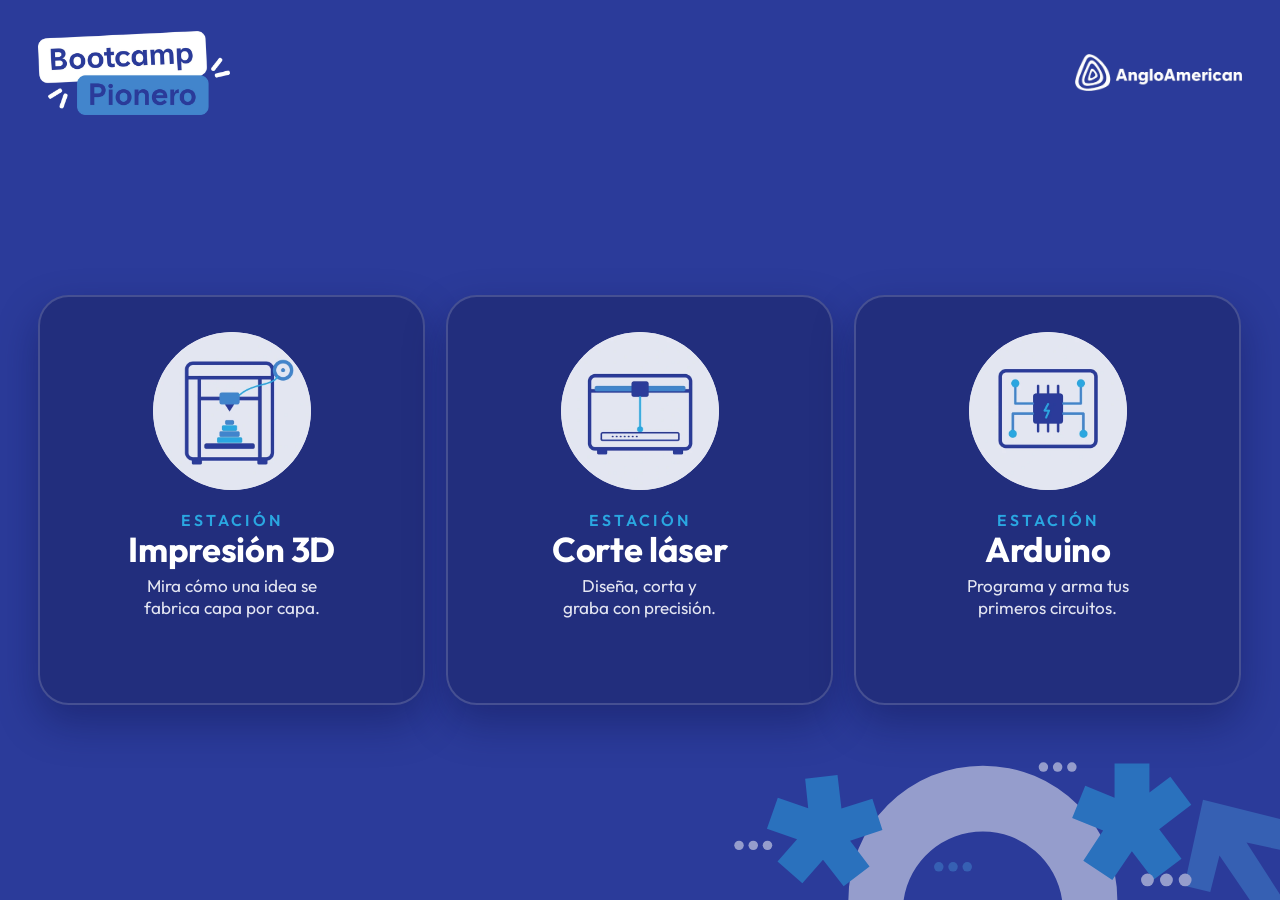
==== commit a1878d69: "Botones de software por programa y videos locales para la app - Impresión 3D: el botón «Software» pa" ====
--- a/index.html
+++ b/index.html
@@ -7,7 +7,7 @@
 <title>Ruta Maker · Bootcamp Pionero</title>
 <link rel="icon" href="assets/favicon.svg" type="image/svg+xml">
 <link rel="stylesheet" href="assets/fuentes/fuentes.css?v=4">
-<link rel="stylesheet" href="estilos.css?v=49">
+<link rel="stylesheet" href="estilos.css?v=50">
 </head>
 <body>
 <svg width="0" height="0" style="position:absolute" aria-hidden="true"><defs>
@@ -73,9 +73,9 @@
   </footer>
 </section>
 
-<script src="datos.js?v=29"></script>
+<script src="datos.js?v=31"></script>
 <script src="app.js?v=39"></script>
-<script src="sala.js?v=14"></script>
+<script src="sala.js?v=15"></script>
 <script>iniciar();</script>
 </body>
 </html>
--- a/estilos.css
+++ b/estilos.css
@@ -637,3 +637,6 @@
 .gu-cta-b { display: flex; flex-wrap: wrap; gap: .7em; }
 .gu-cta .mk-escritorio { margin: 0; padding: .8em 1.4em; border-radius: .9em; border-color: #fff; background: transparent; color: #fff; }
 .gu-cta .mk-escritorio:hover { background: rgb(255 255 255 / .16); }
+
+/* Video local de la app de escritorio: ocupa el mismo lugar que el de YouTube */
+#vlocal { position: absolute; inset: 0; width: 100%; height: 100%; background: #000; object-fit: contain; pointer-events: none; }
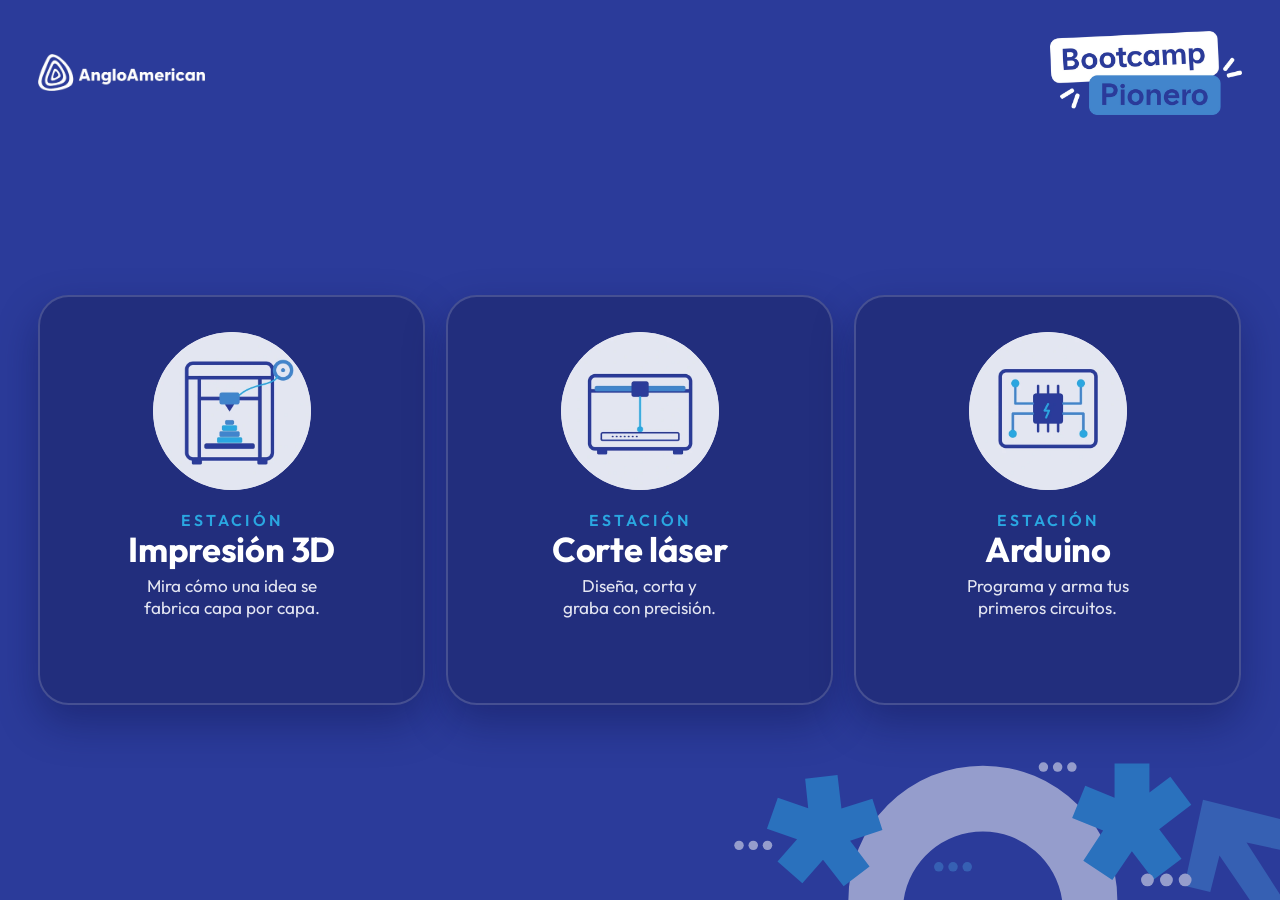
==== commit 02023eaf: "Logos invertidos, avance libre en videos y «Ver otra vez» en el reproductor - Anglo American a la iz" ====
--- a/index.html
+++ b/index.html
@@ -60,12 +60,14 @@
       <div class="demo" id="demo" hidden><span>Video de ensayo</span><b id="demo-t"></b></div>
       <div class="capa-clic" id="capa-clic"></div>
       <button class="bigplay" id="bigplay" aria-label="Reproducir"><svg class="i"><use href="#i-play"/></svg></button>
+      <button class="otravez" id="b-otravez" hidden><svg class="i"><use href="#i-redo"/></svg>Ver otra vez</button>
     </div>
     <div class="cierre" id="cierre" hidden></div>
   </div>
   <footer class="ctrl" id="ctrl">
     <button class="circ" id="b-play" aria-label="Reproducir o pausar"></button>
     <button class="circ" id="b-back" title="Volver 10 segundos" aria-label="Volver 10 segundos"><svg class="i"><use href="#i-redo"/></svg></button>
+    <button class="circ" id="b-fwd" title="Adelantar 10 segundos" aria-label="Adelantar 10 segundos"><svg class="i"><use href="#i-redo"/></svg></button>
     <span class="tiempo" id="tiempo"></span>
     <div class="linea" id="linea" role="slider" aria-label="Avance de la misión" tabindex="0"><i id="l-fill"></i></div>
     <button class="chip-btn cc" id="b-cc" type="button" aria-pressed="false" aria-label="Subtítulos" hidden><svg class="i"><use href="#i-subs"/></svg></button>
--- a/estilos.css
+++ b/estilos.css
@@ -28,6 +28,7 @@
 .circ { width: 42px; height: 42px; flex: none; display: grid; place-items: center; border: 0; border-radius: 50%; background: rgba(255,255,255,.16); color: #fff; font-size: 17px; cursor: pointer; }
 .circ:hover:not(:disabled) { background: rgba(255,255,255,.3); }
 .circ:disabled { opacity: .35; cursor: default; }
+#b-fwd .i { transform: scaleX(-1); } /* Mismo ícono que «Volver 10 segundos», en espejo */
 .circ.claro { background: var(--lav); color: var(--indigo); }
 .circ.claro:hover { background: var(--mal-bg); color: var(--mal); }
 .chip-btn { display: inline-flex; align-items: center; gap: 8px; height: 42px; padding: 0 16px; border: 0; border-radius: 21px; background: rgba(255,255,255,.16); color: #fff; font-weight: 600; font-size: 14px; cursor: pointer; white-space: nowrap; }
@@ -149,6 +150,9 @@
 .cierre .btn:not(.ghost):hover { background: var(--lav); }
 .cierre .btn.ghost { background: transparent; color: #fff; }
 .cierre .btn.ghost:hover { background: rgba(255,255,255,.16); border-color: #fff; }
+.otravez { position: absolute; left: 50%; top: 50%; transform: translate(-50%, -50%); display: inline-flex; align-items: center; gap: .55em; padding: .8em 1.5em; border: 0; border-radius: 2em; background: var(--cyan-f); color: #fff; font: inherit; font-weight: 700; font-size: max(18px, 1.8vmin); cursor: pointer; box-shadow: 0 8px 26px rgba(0,0,0,.4); }
+.otravez:hover { filter: brightness(1.1); }
+.otravez[hidden] { display: none; }
 @media (max-width: 620px) { .cierre .cartas { grid-template-columns: 1fr 1fr; } }
 
 /* Registro */
@@ -291,8 +295,8 @@
 .portada { --gut-p: max(16px, 3vw); position: relative; overflow: hidden; min-height: 100vh; min-height: 100dvh; display: flex; flex-direction: column; gap: max(10px, 2.4dvh); padding: max(14px, 3.4dvh) var(--gut-p) max(16px, 4dvh); background: var(--indigo); color: #fff; font-family: "AA Smart Sans", "Outfit", "Segoe UI", sans-serif; }
 .portada .base-graf { width: min(48vw, 62dvh); opacity: .5; pointer-events: none; }
 .portada-marca { position: relative; z-index: 1; display: flex; align-items: center; justify-content: space-between; gap: 20px; }
-.portada-logo { width: max(110px, min(15vw, 26dvh)); max-height: 13dvh; object-fit: contain; object-position: left; height: auto; }
-.portada-aa { width: max(110px, min(13vw, 22dvh)); max-height: 9dvh; object-fit: contain; object-position: right; height: auto; }
+.portada-logo { width: max(110px, min(15vw, 26dvh)); max-height: 13dvh; object-fit: contain; object-position: right; height: auto; }
+.portada-aa { width: max(110px, min(13vw, 22dvh)); max-height: 9dvh; object-fit: contain; object-position: left; height: auto; }
 .portada-volver { position: relative; z-index: 1; align-self: flex-start; display: inline-flex; align-items: center; gap: .5em; padding: .6em 1.1em; border-radius: 2em; background: rgb(255 255 255 / .14); color: #fff; font-weight: 600; font-size: max(14px, min(1.1vw, 1.7dvh)); text-decoration: none; }
 .portada-volver:hover { background: rgb(255 255 255 / .26); }
 
